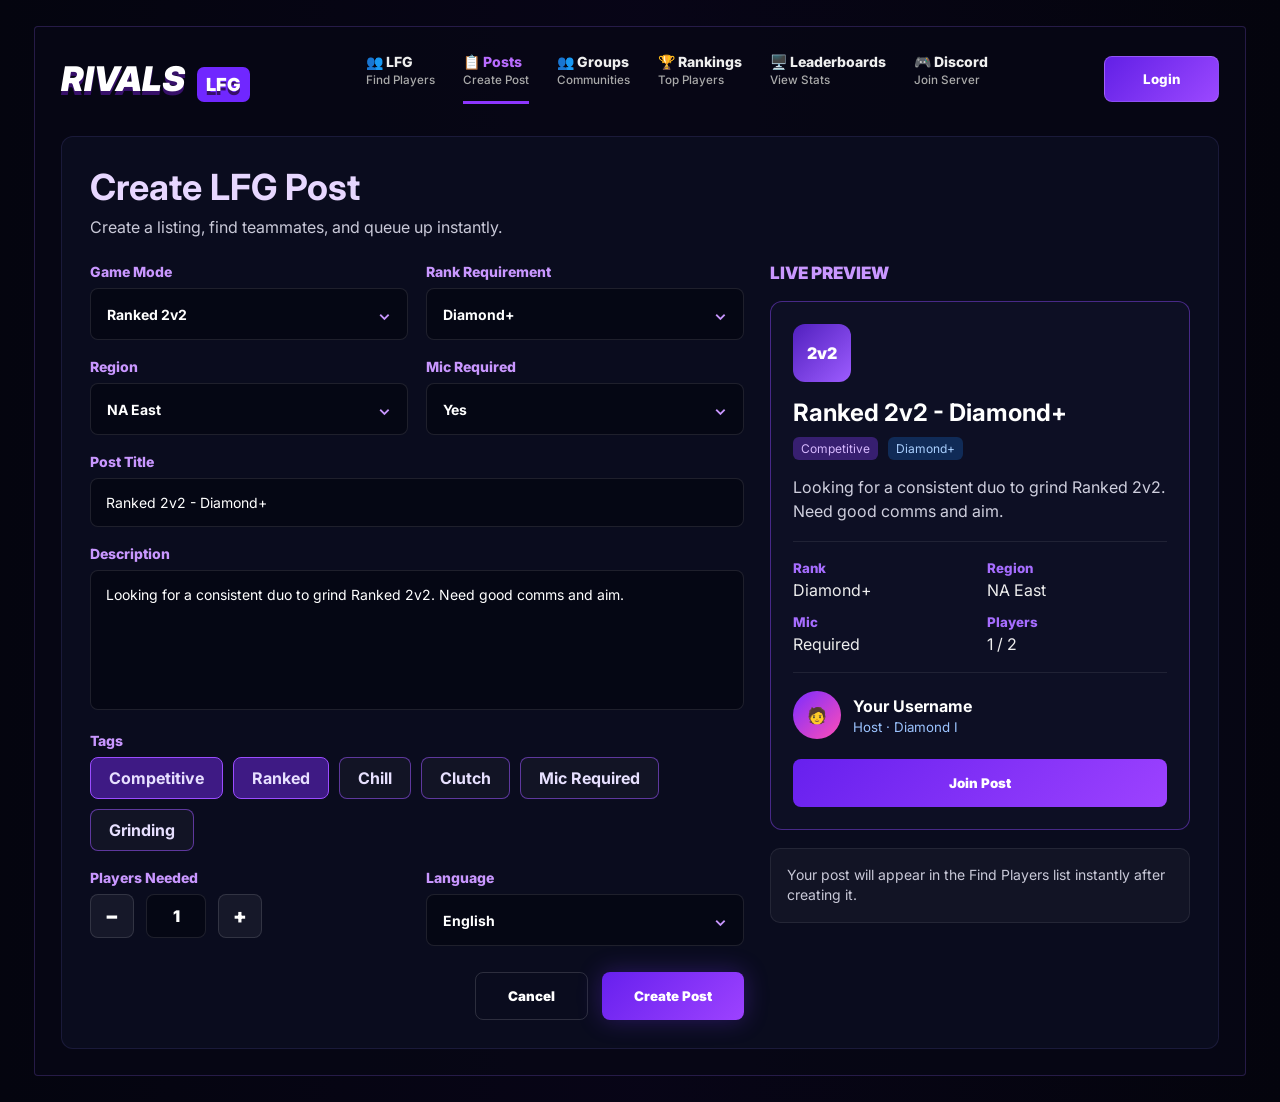
==== create-post.html @ 2d74c117 "Add files via upload" ====
<!DOCTYPE html>
<html lang="en">
<head>
<meta charset="UTF-8" />
<meta name="viewport" content="width=device-width, initial-scale=1.0" />
<title>Create Post - Rivals LFG</title>
<link href="https://fonts.googleapis.com/css2?family=Inter:wght@400;600;700;800;900&display=swap" rel="stylesheet">

<style>
*{margin:0;padding:0;box-sizing:border-box;font-family:Inter,sans-serif}
body{background:#05050d;color:white;min-height:100vh}
.page{
  min-height:100vh;
  padding:26px 34px;
  background:
    linear-gradient(90deg,rgba(4,5,15,.97),rgba(8,5,24,.88),rgba(4,4,13,.96)),
    url("background.png");
  background-size:cover;
  background-position:center;
}
.shell{
  border:1px solid rgba(150,100,255,.22);
  background:rgba(7,8,22,.86);
  border-radius:4px;
  min-height:calc(100vh - 52px);
  padding:26px;
}
nav{display:flex;align-items:center;justify-content:space-between;margin-bottom:32px}
.logo{font-size:34px;font-weight:950;font-style:italic;text-shadow:0 4px 0 #37106a}
.logo span{font-size:18px;background:#7027ff;padding:7px 9px;border-radius:7px;margin-left:6px;font-style:normal}
.nav-links{display:flex;gap:28px}
.nav-item{font-size:14px;font-weight:800;color:#eee;padding-bottom:14px}
.nav-item small{display:block;color:#aaa;font-weight:500;margin-top:3px}
.active{color:#b96cff;border-bottom:3px solid #8d35ff}
.login{
  background:linear-gradient(135deg,#6220e6,#9b48ff);
  border:1px solid rgba(180,130,255,.45);
  color:white;
  padding:14px 38px;
  border-radius:8px;
  font-weight:800;
}
.panel{
  background:rgba(12,14,34,.82);
  border:1px solid rgba(150,130,255,.12);
  border-radius:12px;
  padding:28px;
}
.header{margin-bottom:26px}
.header h1{font-size:36px;color:#e7d7ff;margin-bottom:8px}
.header p{color:#c9c9d8}
.main{display:grid;grid-template-columns:1fr 420px;gap:26px}
.form-grid{display:grid;grid-template-columns:1fr 1fr;gap:18px}
.field.full{grid-column:1 / 3}
label{
  display:block;
  color:#c997ff;
  font-weight:800;
  font-size:14px;
  margin-bottom:8px;
}
input,textarea{
  width:100%;
  background:rgba(5,6,18,.75);
  border:1px solid rgba(255,255,255,.1);
  color:white;
  border-radius:8px;
  padding:15px;
  outline:none;
  font-size:14px;
}
textarea{height:140px;resize:none}

.dropdown{position:relative;width:100%}
.dropdown-btn{
  width:100%;
  height:52px;
  background:rgba(5,6,18,.75);
  border:1px solid rgba(255,255,255,.1);
  color:white;
  border-radius:8px;
  padding:0 16px;
  outline:none;
  font-size:14px;
  font-weight:700;
  display:flex;
  align-items:center;
  justify-content:space-between;
  cursor:pointer;
}
.dropdown-btn:hover{
  border-color:rgba(155,77,255,.75);
  box-shadow:0 0 18px rgba(118,54,255,.18);
}
.dropdown-arrow{
  color:#c997ff;
  font-size:16px;
  transition:.2s;
}
.dropdown.open .dropdown-arrow{transform:rotate(180deg)}
.dropdown-menu{
  display:none;
  position:absolute;
  top:60px;
  left:0;
  width:100%;
  background:rgba(12,14,34,.98);
  border:1px solid rgba(143,74,255,.45);
  border-radius:10px;
  overflow:hidden;
  z-index:999;
  backdrop-filter:blur(18px);
  box-shadow:0 18px 45px rgba(0,0,0,.45),0 0 30px rgba(109,36,255,.18);
}
.dropdown.open .dropdown-menu{display:block}
.dropdown-item{
  padding:14px 16px;
  color:#ddd;
  cursor:pointer;
  font-size:14px;
  font-weight:700;
}
.dropdown-item:hover{
  background:rgba(109,36,255,.2);
  color:white;
}
.dropdown-item.selected{
  background:linear-gradient(90deg,rgba(109,36,255,.45),rgba(109,36,255,.16));
  color:white;
}
.dropdown-item.selected::before{
  content:"✓ ";
  color:#c997ff;
}

.tags{display:flex;gap:10px;flex-wrap:wrap}
.tag{
  padding:10px 18px;
  border-radius:8px;
  border:1px solid rgba(157,86,255,.55);
  background:rgba(255,255,255,.035);
  color:#e7e0ff;
  font-weight:700;
  cursor:pointer;
}
.tag.active-tag{background:rgba(124,43,255,.45);border-color:#9b4dff}
.counter{display:flex;align-items:center;gap:12px}
.counter button{
  width:44px;height:44px;border-radius:8px;
  border:1px solid rgba(255,255,255,.12);
  background:rgba(255,255,255,.05);
  color:white;font-size:20px;font-weight:900;
}
.counter span{
  width:60px;height:44px;display:grid;place-items:center;
  border-radius:8px;background:rgba(5,6,18,.75);
  border:1px solid rgba(255,255,255,.1);font-weight:900;
}
.actions{grid-column:1 / 3;display:flex;justify-content:flex-end;gap:14px;margin-top:8px}
.cancel,.create{height:48px;padding:0 32px;border-radius:8px;font-weight:900;cursor:pointer}
.cancel{background:transparent;color:white;border:1px solid rgba(255,255,255,.14)}
.create{
  background:linear-gradient(135deg,#6720ee,#9d42ff);
  color:white;border:none;box-shadow:0 0 25px rgba(118,54,255,.3);
}
.preview{position:sticky;top:24px}
.preview-title{color:#c997ff;font-size:17px;font-weight:900;margin-bottom:18px}
.preview-card{
  background:rgba(15,17,38,.86);
  border:1px solid rgba(143,74,255,.45);
  border-radius:12px;
  padding:22px;
}
.mode-icon{
  width:58px;height:58px;border-radius:12px;
  display:grid;place-items:center;
  background:linear-gradient(135deg,#5120be,#9d5cff);
  font-weight:950;margin-bottom:16px;
}
.preview-card h2{font-size:24px;margin-bottom:10px}
.pill{
  background:rgba(135,60,255,.35);
  color:#d7b9ff;
  padding:4px 8px;
  border-radius:6px;
  font-size:12px;
  margin-right:6px;
}
.blue{background:rgba(20,78,150,.45);color:#aad0ff}
.preview-card p{color:#cfcfde;line-height:1.5;margin:18px 0}
.info{
  display:grid;grid-template-columns:1fr 1fr;gap:14px;
  border-top:1px solid rgba(255,255,255,.08);
  border-bottom:1px solid rgba(255,255,255,.08);
  padding:18px 0;
}
.info div{color:#eee}
.info small{display:block;color:#a66dff;font-weight:800;margin-bottom:4px}
.host{display:flex;align-items:center;gap:12px;margin-top:18px}
.avatar{
  width:48px;height:48px;border-radius:50%;
  background:linear-gradient(135deg,#7b2cff,#ff4db8);
  display:grid;place-items:center;
}
.host small{display:block;color:#9cc4ff;margin-top:3px}
.join{
  width:100%;height:48px;margin-top:20px;border:none;border-radius:8px;
  background:linear-gradient(135deg,#6720ee,#9d42ff);
  color:white;font-weight:900;
}
.notice{
  margin-top:18px;padding:16px;border-radius:10px;
  background:rgba(255,255,255,.035);
  border:1px solid rgba(255,255,255,.08);
  color:#c9c9d8;font-size:14px;line-height:1.45;
}
@media(max-width:1050px){
  .main,.form-grid{grid-template-columns:1fr}
  .field.full,.actions{grid-column:auto}
  nav,.nav-links{flex-wrap:wrap}
}
</style>
</head>

<body>
<div class="page">
  <div class="shell">

    <nav>
      <div class="logo">RIVALS <span>LFG</span></div>

      <div class="nav-links">
        <div class="nav-item">👥 LFG<small>Find Players</small></div>
        <div class="nav-item active">📋 Posts<small>Create Post</small></div>
        <div class="nav-item">👥 Groups<small>Communities</small></div>
        <div class="nav-item">🏆 Rankings<small>Top Players</small></div>
        <div class="nav-item">🖥️ Leaderboards<small>View Stats</small></div>
        <div class="nav-item">🎮 Discord<small>Join Server</small></div>
      </div>

      <button class="login">Login</button>
    </nav>

    <section class="panel">
      <div class="header">
        <h1>Create LFG Post</h1>
        <p>Create a listing, find teammates, and queue up instantly.</p>
      </div>

      <div class="main">

        <form class="form-grid">
          <div class="field">
            <label>Game Mode</label>
            <div class="dropdown" data-field="gameMode">
              <button class="dropdown-btn" type="button">
                <span class="dropdown-value">Ranked 2v2</span>
                <span class="dropdown-arrow">⌄</span>
              </button>
              <div class="dropdown-menu">
                <div class="dropdown-item selected">Ranked 2v2</div>
                <div class="dropdown-item">1v1 Box Fights</div>
                <div class="dropdown-item">3v3 Ranked</div>
                <div class="dropdown-item">Casual 2v2</div>
                <div class="dropdown-item">5v5 Scrims</div>
              </div>
            </div>
          </div>

          <div class="field">
            <label>Rank Requirement</label>
            <div class="dropdown" data-field="rank">
              <button class="dropdown-btn" type="button">
                <span class="dropdown-value">Diamond+</span>
                <span class="dropdown-arrow">⌄</span>
              </button>
              <div class="dropdown-menu">
                <div class="dropdown-item selected">Diamond+</div>
                <div class="dropdown-item">Platinum+</div>
                <div class="dropdown-item">Gold+</div>
                <div class="dropdown-item">Any Rank</div>
              </div>
            </div>
          </div>

          <div class="field">
            <label>Region</label>
            <div class="dropdown" data-field="region">
              <button class="dropdown-btn" type="button">
                <span class="dropdown-value">NA East</span>
                <span class="dropdown-arrow">⌄</span>
              </button>
              <div class="dropdown-menu">
                <div class="dropdown-item selected">NA East</div>
                <div class="dropdown-item">NA West</div>
                <div class="dropdown-item">EU</div>
                <div class="dropdown-item">Asia</div>
              </div>
            </div>
          </div>

          <div class="field">
            <label>Mic Required</label>
            <div class="dropdown" data-field="mic">
              <button class="dropdown-btn" type="button">
                <span class="dropdown-value">Yes</span>
                <span class="dropdown-arrow">⌄</span>
              </button>
              <div class="dropdown-menu">
                <div class="dropdown-item selected">Yes</div>
                <div class="dropdown-item">No</div>
                <div class="dropdown-item">Preferred</div>
              </div>
            </div>
          </div>

          <div class="field full">
            <label>Post Title</label>
            <input id="postTitle" value="Ranked 2v2 - Diamond+" />
          </div>

          <div class="field full">
            <label>Description</label>
            <textarea id="description">Looking for a consistent duo to grind Ranked 2v2. Need good comms and aim.</textarea>
          </div>

          <div class="field full">
            <label>Tags</label>
            <div class="tags">
              <span class="tag active-tag">Competitive</span>
              <span class="tag active-tag">Ranked</span>
              <span class="tag">Chill</span>
              <span class="tag">Clutch</span>
              <span class="tag">Mic Required</span>
              <span class="tag">Grinding</span>
            </div>
          </div>

          <div class="field">
            <label>Players Needed</label>
            <div class="counter">
              <button id="playersMinus" type="button">−</button>
              <span id="playersNeeded">1</span>
              <button id="playersPlus" type="button">+</button>
            </div>
          </div>

          <div class="field">
            <label>Language</label>
            <div class="dropdown" data-field="language">
              <button class="dropdown-btn" type="button">
                <span class="dropdown-value">English</span>
                <span class="dropdown-arrow">⌄</span>
              </button>
              <div class="dropdown-menu">
                <div class="dropdown-item selected">English</div>
                <div class="dropdown-item">Norwegian</div>
                <div class="dropdown-item">Dutch</div>
                <div class="dropdown-item">Spanish</div>
              </div>
            </div>
          </div>

          <div class="actions">
            <button class="cancel" type="button">Cancel</button>
            <button class="create" type="button">Create Post</button>
          </div>
        </form>

        <aside class="preview">
          <div class="preview-title">LIVE PREVIEW</div>

          <div class="preview-card">
            <div class="mode-icon">2v2</div>

            <h2>Ranked 2v2 - Diamond+</h2>
            <span class="pill">Competitive</span>
            <span class="pill blue">Diamond+</span>

            <p>
              Looking for a consistent duo to grind Ranked 2v2.
              Need good comms and aim.
            </p>

            <div class="info">
              <div><small>Rank</small>Diamond+</div>
              <div><small>Region</small>NA East</div>
              <div><small>Mic</small>Required</div>
              <div><small>Players</small>1 / 2</div>
            </div>

            <div class="host">
              <div class="avatar">🧑</div>
              <div>
                <b>Your Username</b>
                <small>Host · Diamond I</small>
              </div>
            </div>

            <button class="join">Join Post</button>
          </div>

          <div class="notice">
            Your post will appear in the Find Players list instantly after creating it.
          </div>
        </aside>

      </div>
    </section>

  </div>
</div>

<script src="posts.js"></script>
<script>
const $ = selector => document.querySelector(selector);

function dropdownValue(field) {
  return document.querySelector(`[data-field="${field}"] .dropdown-value`).textContent.trim();
}

function selectedTags() {
  return [...document.querySelectorAll(".tag.active-tag")].map(tag => tag.textContent.trim());
}

function buildPost() {
  const gameMode = dropdownValue("gameMode");
  const playersNeeded = Number($("#playersNeeded").textContent);

  return {
    id: crypto.randomUUID ? crypto.randomUUID() : String(Date.now()),
    title: $("#postTitle").value.trim() || `${gameMode} LFG`,
    description: $("#description").value.trim() || "Looking for teammates.",
    gameMode,
    rank: dropdownValue("rank"),
    region: dropdownValue("region"),
    mic: dropdownValue("mic"),
    language: dropdownValue("language"),
    playersNeeded,
    maxPlayers: getMaxPlayers(gameMode),
    tags: selectedTags(),
    host: "Your Username",
    hostRank: dropdownValue("rank").replace("+", " I"),
    createdAt: Date.now()
  };
}

function updatePreview() {
  const post = buildPost();
  const firstTag = post.tags[0] || "LFG";

  $(".mode-icon").textContent = post.gameMode.includes("1v1") ? "1v1" : post.gameMode.includes("3v3") ? "3v3" : post.gameMode.includes("5v5") ? "5v5" : "2v2";
  $(".preview-card h2").textContent = post.title;
  $(".preview-card p").textContent = post.description;

  const pills = document.querySelectorAll(".preview-card .pill");
  if (pills[0]) pills[0].textContent = firstTag;
  if (pills[1]) pills[1].textContent = post.rank;

  const info = document.querySelectorAll(".info div");
  info[0].innerHTML = `<small>Rank</small>${post.rank}`;
  info[1].innerHTML = `<small>Region</small>${post.region}`;
  info[2].innerHTML = `<small>Mic</small>${post.mic === "Yes" ? "Required" : post.mic}`;
  info[3].innerHTML = `<small>Players</small>1 / ${post.maxPlayers}`;

  document.querySelector(".host small").textContent = `Host · ${post.hostRank}`;
}

document.querySelectorAll(".dropdown").forEach(dropdown => {
  const btn = dropdown.querySelector(".dropdown-btn");
  const value = dropdown.querySelector(".dropdown-value");
  const items = dropdown.querySelectorAll(".dropdown-item");

  btn.addEventListener("click", e => {
    e.stopPropagation();

    document.querySelectorAll(".dropdown").forEach(other => {
      if (other !== dropdown) other.classList.remove("open");
    });

    dropdown.classList.toggle("open");
  });

  items.forEach(item => {
    item.addEventListener("click", () => {
      value.textContent = item.textContent.replace("✓", "").trim();

      items.forEach(i => i.classList.remove("selected"));
      item.classList.add("selected");

      dropdown.classList.remove("open");
      updatePreview();
    });
  });
});

document.addEventListener("click", () => {
  document.querySelectorAll(".dropdown").forEach(dropdown => dropdown.classList.remove("open"));
});

document.querySelectorAll(".tag").forEach(tag => {
  tag.addEventListener("click", () => {
    tag.classList.toggle("active-tag");
    updatePreview();
  });
});

$("#playersMinus").addEventListener("click", () => {
  const value = Math.max(1, Number($("#playersNeeded").textContent) - 1);
  $("#playersNeeded").textContent = value;
  updatePreview();
});

$("#playersPlus").addEventListener("click", () => {
  const value = Math.min(4, Number($("#playersNeeded").textContent) + 1);
  $("#playersNeeded").textContent = value;
  updatePreview();
});

$("#postTitle").addEventListener("input", updatePreview);
$("#description").addEventListener("input", updatePreview);

$(".create").addEventListener("click", () => {
  addPost(buildPost());
  window.location.href = "find-players.html";
});

$(".cancel").addEventListener("click", () => {
  window.location.href = "find-players.html";
});

updatePreview();
</script>

</body>
</html>
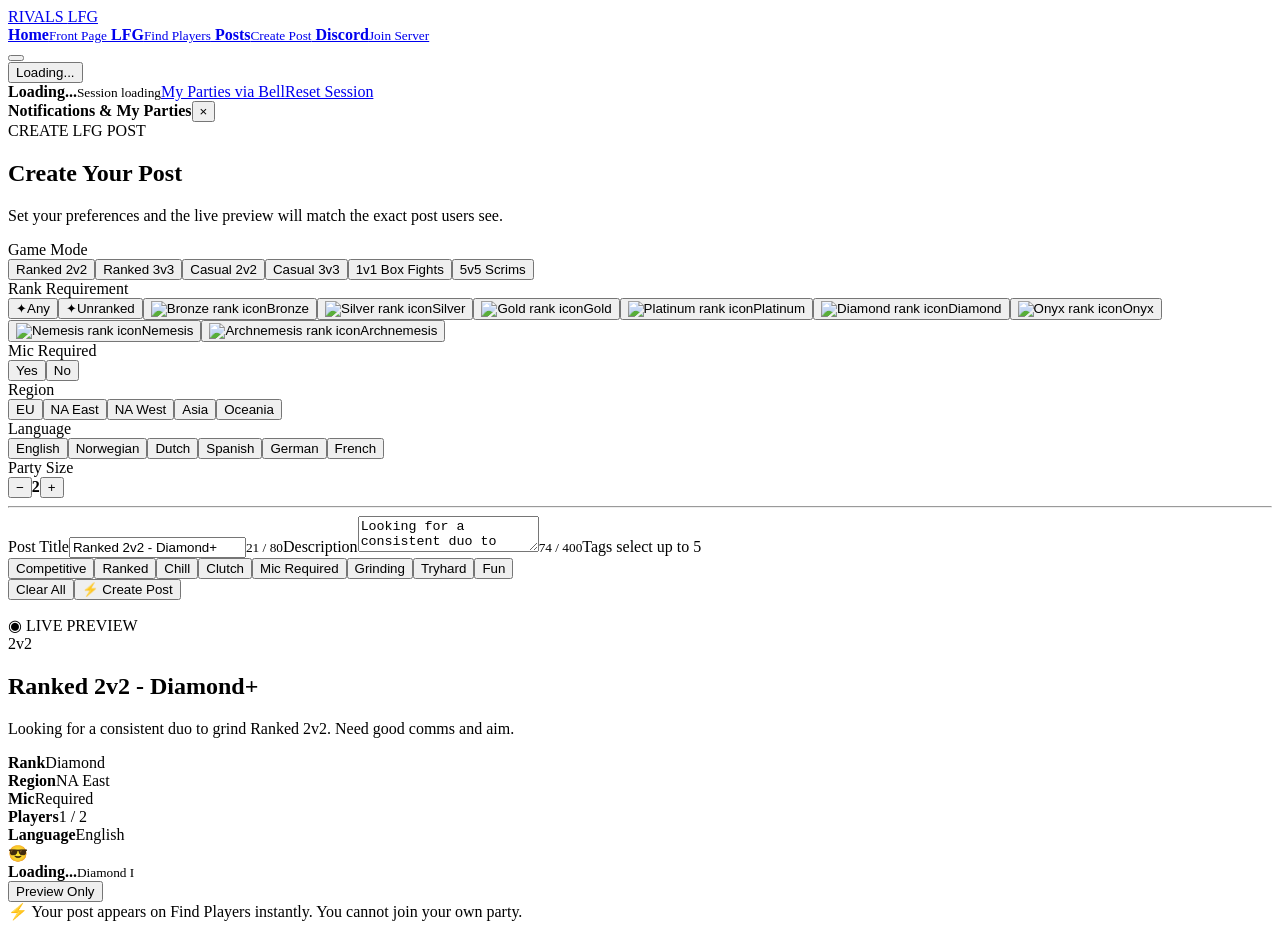
==== commit 29c3d503: "Add files via upload" ====
--- a/create-post.html
+++ b/create-post.html
@@ -1,536 +1 @@
-<!DOCTYPE html>
-<html lang="en">
-<head>
-<meta charset="UTF-8" />
-<meta name="viewport" content="width=device-width, initial-scale=1.0" />
-<title>Create Post - Rivals LFG</title>
-<link href="https://fonts.googleapis.com/css2?family=Inter:wght@400;600;700;800;900&display=swap" rel="stylesheet">
-
-<style>
-*{margin:0;padding:0;box-sizing:border-box;font-family:Inter,sans-serif}
-body{background:#05050d;color:white;min-height:100vh}
-.page{
-  min-height:100vh;
-  padding:26px 34px;
-  background:
-    linear-gradient(90deg,rgba(4,5,15,.97),rgba(8,5,24,.88),rgba(4,4,13,.96)),
-    url("background.png");
-  background-size:cover;
-  background-position:center;
-}
-.shell{
-  border:1px solid rgba(150,100,255,.22);
-  background:rgba(7,8,22,.86);
-  border-radius:4px;
-  min-height:calc(100vh - 52px);
-  padding:26px;
-}
-nav{display:flex;align-items:center;justify-content:space-between;margin-bottom:32px}
-.logo{font-size:34px;font-weight:950;font-style:italic;text-shadow:0 4px 0 #37106a}
-.logo span{font-size:18px;background:#7027ff;padding:7px 9px;border-radius:7px;margin-left:6px;font-style:normal}
-.nav-links{display:flex;gap:28px}
-.nav-item{font-size:14px;font-weight:800;color:#eee;padding-bottom:14px}
-.nav-item small{display:block;color:#aaa;font-weight:500;margin-top:3px}
-.active{color:#b96cff;border-bottom:3px solid #8d35ff}
-.login{
-  background:linear-gradient(135deg,#6220e6,#9b48ff);
-  border:1px solid rgba(180,130,255,.45);
-  color:white;
-  padding:14px 38px;
-  border-radius:8px;
-  font-weight:800;
-}
-.panel{
-  background:rgba(12,14,34,.82);
-  border:1px solid rgba(150,130,255,.12);
-  border-radius:12px;
-  padding:28px;
-}
-.header{margin-bottom:26px}
-.header h1{font-size:36px;color:#e7d7ff;margin-bottom:8px}
-.header p{color:#c9c9d8}
-.main{display:grid;grid-template-columns:1fr 420px;gap:26px}
-.form-grid{display:grid;grid-template-columns:1fr 1fr;gap:18px}
-.field.full{grid-column:1 / 3}
-label{
-  display:block;
-  color:#c997ff;
-  font-weight:800;
-  font-size:14px;
-  margin-bottom:8px;
-}
-input,textarea{
-  width:100%;
-  background:rgba(5,6,18,.75);
-  border:1px solid rgba(255,255,255,.1);
-  color:white;
-  border-radius:8px;
-  padding:15px;
-  outline:none;
-  font-size:14px;
-}
-textarea{height:140px;resize:none}
-
-.dropdown{position:relative;width:100%}
-.dropdown-btn{
-  width:100%;
-  height:52px;
-  background:rgba(5,6,18,.75);
-  border:1px solid rgba(255,255,255,.1);
-  color:white;
-  border-radius:8px;
-  padding:0 16px;
-  outline:none;
-  font-size:14px;
-  font-weight:700;
-  display:flex;
-  align-items:center;
-  justify-content:space-between;
-  cursor:pointer;
-}
-.dropdown-btn:hover{
-  border-color:rgba(155,77,255,.75);
-  box-shadow:0 0 18px rgba(118,54,255,.18);
-}
-.dropdown-arrow{
-  color:#c997ff;
-  font-size:16px;
-  transition:.2s;
-}
-.dropdown.open .dropdown-arrow{transform:rotate(180deg)}
-.dropdown-menu{
-  display:none;
-  position:absolute;
-  top:60px;
-  left:0;
-  width:100%;
-  background:rgba(12,14,34,.98);
-  border:1px solid rgba(143,74,255,.45);
-  border-radius:10px;
-  overflow:hidden;
-  z-index:999;
-  backdrop-filter:blur(18px);
-  box-shadow:0 18px 45px rgba(0,0,0,.45),0 0 30px rgba(109,36,255,.18);
-}
-.dropdown.open .dropdown-menu{display:block}
-.dropdown-item{
-  padding:14px 16px;
-  color:#ddd;
-  cursor:pointer;
-  font-size:14px;
-  font-weight:700;
-}
-.dropdown-item:hover{
-  background:rgba(109,36,255,.2);
-  color:white;
-}
-.dropdown-item.selected{
-  background:linear-gradient(90deg,rgba(109,36,255,.45),rgba(109,36,255,.16));
-  color:white;
-}
-.dropdown-item.selected::before{
-  content:"✓ ";
-  color:#c997ff;
-}
-
-.tags{display:flex;gap:10px;flex-wrap:wrap}
-.tag{
-  padding:10px 18px;
-  border-radius:8px;
-  border:1px solid rgba(157,86,255,.55);
-  background:rgba(255,255,255,.035);
-  color:#e7e0ff;
-  font-weight:700;
-  cursor:pointer;
-}
-.tag.active-tag{background:rgba(124,43,255,.45);border-color:#9b4dff}
-.counter{display:flex;align-items:center;gap:12px}
-.counter button{
-  width:44px;height:44px;border-radius:8px;
-  border:1px solid rgba(255,255,255,.12);
-  background:rgba(255,255,255,.05);
-  color:white;font-size:20px;font-weight:900;
-}
-.counter span{
-  width:60px;height:44px;display:grid;place-items:center;
-  border-radius:8px;background:rgba(5,6,18,.75);
-  border:1px solid rgba(255,255,255,.1);font-weight:900;
-}
-.actions{grid-column:1 / 3;display:flex;justify-content:flex-end;gap:14px;margin-top:8px}
-.cancel,.create{height:48px;padding:0 32px;border-radius:8px;font-weight:900;cursor:pointer}
-.cancel{background:transparent;color:white;border:1px solid rgba(255,255,255,.14)}
-.create{
-  background:linear-gradient(135deg,#6720ee,#9d42ff);
-  color:white;border:none;box-shadow:0 0 25px rgba(118,54,255,.3);
-}
-.preview{position:sticky;top:24px}
-.preview-title{color:#c997ff;font-size:17px;font-weight:900;margin-bottom:18px}
-.preview-card{
-  background:rgba(15,17,38,.86);
-  border:1px solid rgba(143,74,255,.45);
-  border-radius:12px;
-  padding:22px;
-}
-.mode-icon{
-  width:58px;height:58px;border-radius:12px;
-  display:grid;place-items:center;
-  background:linear-gradient(135deg,#5120be,#9d5cff);
-  font-weight:950;margin-bottom:16px;
-}
-.preview-card h2{font-size:24px;margin-bottom:10px}
-.pill{
-  background:rgba(135,60,255,.35);
-  color:#d7b9ff;
-  padding:4px 8px;
-  border-radius:6px;
-  font-size:12px;
-  margin-right:6px;
-}
-.blue{background:rgba(20,78,150,.45);color:#aad0ff}
-.preview-card p{color:#cfcfde;line-height:1.5;margin:18px 0}
-.info{
-  display:grid;grid-template-columns:1fr 1fr;gap:14px;
-  border-top:1px solid rgba(255,255,255,.08);
-  border-bottom:1px solid rgba(255,255,255,.08);
-  padding:18px 0;
-}
-.info div{color:#eee}
-.info small{display:block;color:#a66dff;font-weight:800;margin-bottom:4px}
-.host{display:flex;align-items:center;gap:12px;margin-top:18px}
-.avatar{
-  width:48px;height:48px;border-radius:50%;
-  background:linear-gradient(135deg,#7b2cff,#ff4db8);
-  display:grid;place-items:center;
-}
-.host small{display:block;color:#9cc4ff;margin-top:3px}
-.join{
-  width:100%;height:48px;margin-top:20px;border:none;border-radius:8px;
-  background:linear-gradient(135deg,#6720ee,#9d42ff);
-  color:white;font-weight:900;
-}
-.notice{
-  margin-top:18px;padding:16px;border-radius:10px;
-  background:rgba(255,255,255,.035);
-  border:1px solid rgba(255,255,255,.08);
-  color:#c9c9d8;font-size:14px;line-height:1.45;
-}
-@media(max-width:1050px){
-  .main,.form-grid{grid-template-columns:1fr}
-  .field.full,.actions{grid-column:auto}
-  nav,.nav-links{flex-wrap:wrap}
-}
-</style>
-</head>
-
-<body>
-<div class="page">
-  <div class="shell">
-
-    <nav>
-      <div class="logo">RIVALS <span>LFG</span></div>
-
-      <div class="nav-links">
-        <div class="nav-item">👥 LFG<small>Find Players</small></div>
-        <div class="nav-item active">📋 Posts<small>Create Post</small></div>
-        <div class="nav-item">👥 Groups<small>Communities</small></div>
-        <div class="nav-item">🏆 Rankings<small>Top Players</small></div>
-        <div class="nav-item">🖥️ Leaderboards<small>View Stats</small></div>
-        <div class="nav-item">🎮 Discord<small>Join Server</small></div>
-      </div>
-
-      <button class="login">Login</button>
-    </nav>
-
-    <section class="panel">
-      <div class="header">
-        <h1>Create LFG Post</h1>
-        <p>Create a listing, find teammates, and queue up instantly.</p>
-      </div>
-
-      <div class="main">
-
-        <form class="form-grid">
-          <div class="field">
-            <label>Game Mode</label>
-            <div class="dropdown" data-field="gameMode">
-              <button class="dropdown-btn" type="button">
-                <span class="dropdown-value">Ranked 2v2</span>
-                <span class="dropdown-arrow">⌄</span>
-              </button>
-              <div class="dropdown-menu">
-                <div class="dropdown-item selected">Ranked 2v2</div>
-                <div class="dropdown-item">1v1 Box Fights</div>
-                <div class="dropdown-item">3v3 Ranked</div>
-                <div class="dropdown-item">Casual 2v2</div>
-                <div class="dropdown-item">5v5 Scrims</div>
-              </div>
-            </div>
-          </div>
-
-          <div class="field">
-            <label>Rank Requirement</label>
-            <div class="dropdown" data-field="rank">
-              <button class="dropdown-btn" type="button">
-                <span class="dropdown-value">Diamond+</span>
-                <span class="dropdown-arrow">⌄</span>
-              </button>
-              <div class="dropdown-menu">
-                <div class="dropdown-item selected">Diamond+</div>
-                <div class="dropdown-item">Platinum+</div>
-                <div class="dropdown-item">Gold+</div>
-                <div class="dropdown-item">Any Rank</div>
-              </div>
-            </div>
-          </div>
-
-          <div class="field">
-            <label>Region</label>
-            <div class="dropdown" data-field="region">
-              <button class="dropdown-btn" type="button">
-                <span class="dropdown-value">NA East</span>
-                <span class="dropdown-arrow">⌄</span>
-              </button>
-              <div class="dropdown-menu">
-                <div class="dropdown-item selected">NA East</div>
-                <div class="dropdown-item">NA West</div>
-                <div class="dropdown-item">EU</div>
-                <div class="dropdown-item">Asia</div>
-              </div>
-            </div>
-          </div>
-
-          <div class="field">
-            <label>Mic Required</label>
-            <div class="dropdown" data-field="mic">
-              <button class="dropdown-btn" type="button">
-                <span class="dropdown-value">Yes</span>
-                <span class="dropdown-arrow">⌄</span>
-              </button>
-              <div class="dropdown-menu">
-                <div class="dropdown-item selected">Yes</div>
-                <div class="dropdown-item">No</div>
-                <div class="dropdown-item">Preferred</div>
-              </div>
-            </div>
-          </div>
-
-          <div class="field full">
-            <label>Post Title</label>
-            <input id="postTitle" value="Ranked 2v2 - Diamond+" />
-          </div>
-
-          <div class="field full">
-            <label>Description</label>
-            <textarea id="description">Looking for a consistent duo to grind Ranked 2v2. Need good comms and aim.</textarea>
-          </div>
-
-          <div class="field full">
-            <label>Tags</label>
-            <div class="tags">
-              <span class="tag active-tag">Competitive</span>
-              <span class="tag active-tag">Ranked</span>
-              <span class="tag">Chill</span>
-              <span class="tag">Clutch</span>
-              <span class="tag">Mic Required</span>
-              <span class="tag">Grinding</span>
-            </div>
-          </div>
-
-          <div class="field">
-            <label>Players Needed</label>
-            <div class="counter">
-              <button id="playersMinus" type="button">−</button>
-              <span id="playersNeeded">1</span>
-              <button id="playersPlus" type="button">+</button>
-            </div>
-          </div>
-
-          <div class="field">
-            <label>Language</label>
-            <div class="dropdown" data-field="language">
-              <button class="dropdown-btn" type="button">
-                <span class="dropdown-value">English</span>
-                <span class="dropdown-arrow">⌄</span>
-              </button>
-              <div class="dropdown-menu">
-                <div class="dropdown-item selected">English</div>
-                <div class="dropdown-item">Norwegian</div>
-                <div class="dropdown-item">Dutch</div>
-                <div class="dropdown-item">Spanish</div>
-              </div>
-            </div>
-          </div>
-
-          <div class="actions">
-            <button class="cancel" type="button">Cancel</button>
-            <button class="create" type="button">Create Post</button>
-          </div>
-        </form>
-
-        <aside class="preview">
-          <div class="preview-title">LIVE PREVIEW</div>
-
-          <div class="preview-card">
-            <div class="mode-icon">2v2</div>
-
-            <h2>Ranked 2v2 - Diamond+</h2>
-            <span class="pill">Competitive</span>
-            <span class="pill blue">Diamond+</span>
-
-            <p>
-              Looking for a consistent duo to grind Ranked 2v2.
-              Need good comms and aim.
-            </p>
-
-            <div class="info">
-              <div><small>Rank</small>Diamond+</div>
-              <div><small>Region</small>NA East</div>
-              <div><small>Mic</small>Required</div>
-              <div><small>Players</small>1 / 2</div>
-            </div>
-
-            <div class="host">
-              <div class="avatar">🧑</div>
-              <div>
-                <b>Your Username</b>
-                <small>Host · Diamond I</small>
-              </div>
-            </div>
-
-            <button class="join">Join Post</button>
-          </div>
-
-          <div class="notice">
-            Your post will appear in the Find Players list instantly after creating it.
-          </div>
-        </aside>
-
-      </div>
-    </section>
-
-  </div>
-</div>
-
-<script src="posts.js"></script>
-<script>
-const $ = selector => document.querySelector(selector);
-
-function dropdownValue(field) {
-  return document.querySelector(`[data-field="${field}"] .dropdown-value`).textContent.trim();
-}
-
-function selectedTags() {
-  return [...document.querySelectorAll(".tag.active-tag")].map(tag => tag.textContent.trim());
-}
-
-function buildPost() {
-  const gameMode = dropdownValue("gameMode");
-  const playersNeeded = Number($("#playersNeeded").textContent);
-
-  return {
-    id: crypto.randomUUID ? crypto.randomUUID() : String(Date.now()),
-    title: $("#postTitle").value.trim() || `${gameMode} LFG`,
-    description: $("#description").value.trim() || "Looking for teammates.",
-    gameMode,
-    rank: dropdownValue("rank"),
-    region: dropdownValue("region"),
-    mic: dropdownValue("mic"),
-    language: dropdownValue("language"),
-    playersNeeded,
-    maxPlayers: getMaxPlayers(gameMode),
-    tags: selectedTags(),
-    host: "Your Username",
-    hostRank: dropdownValue("rank").replace("+", " I"),
-    createdAt: Date.now()
-  };
-}
-
-function updatePreview() {
-  const post = buildPost();
-  const firstTag = post.tags[0] || "LFG";
-
-  $(".mode-icon").textContent = post.gameMode.includes("1v1") ? "1v1" : post.gameMode.includes("3v3") ? "3v3" : post.gameMode.includes("5v5") ? "5v5" : "2v2";
-  $(".preview-card h2").textContent = post.title;
-  $(".preview-card p").textContent = post.description;
-
-  const pills = document.querySelectorAll(".preview-card .pill");
-  if (pills[0]) pills[0].textContent = firstTag;
-  if (pills[1]) pills[1].textContent = post.rank;
-
-  const info = document.querySelectorAll(".info div");
-  info[0].innerHTML = `<small>Rank</small>${post.rank}`;
-  info[1].innerHTML = `<small>Region</small>${post.region}`;
-  info[2].innerHTML = `<small>Mic</small>${post.mic === "Yes" ? "Required" : post.mic}`;
-  info[3].innerHTML = `<small>Players</small>1 / ${post.maxPlayers}`;
-
-  document.querySelector(".host small").textContent = `Host · ${post.hostRank}`;
-}
-
-document.querySelectorAll(".dropdown").forEach(dropdown => {
-  const btn = dropdown.querySelector(".dropdown-btn");
-  const value = dropdown.querySelector(".dropdown-value");
-  const items = dropdown.querySelectorAll(".dropdown-item");
-
-  btn.addEventListener("click", e => {
-    e.stopPropagation();
-
-    document.querySelectorAll(".dropdown").forEach(other => {
-      if (other !== dropdown) other.classList.remove("open");
-    });
-
-    dropdown.classList.toggle("open");
-  });
-
-  items.forEach(item => {
-    item.addEventListener("click", () => {
-      value.textContent = item.textContent.replace("✓", "").trim();
-
-      items.forEach(i => i.classList.remove("selected"));
-      item.classList.add("selected");
-
-      dropdown.classList.remove("open");
-      updatePreview();
-    });
-  });
-});
-
-document.addEventListener("click", () => {
-  document.querySelectorAll(".dropdown").forEach(dropdown => dropdown.classList.remove("open"));
-});
-
-document.querySelectorAll(".tag").forEach(tag => {
-  tag.addEventListener("click", () => {
-    tag.classList.toggle("active-tag");
-    updatePreview();
-  });
-});
-
-$("#playersMinus").addEventListener("click", () => {
-  const value = Math.max(1, Number($("#playersNeeded").textContent) - 1);
-  $("#playersNeeded").textContent = value;
-  updatePreview();
-});
-
-$("#playersPlus").addEventListener("click", () => {
-  const value = Math.min(4, Number($("#playersNeeded").textContent) + 1);
-  $("#playersNeeded").textContent = value;
-  updatePreview();
-});
-
-$("#postTitle").addEventListener("input", updatePreview);
-$("#description").addEventListener("input", updatePreview);
-
-$(".create").addEventListener("click", () => {
-  addPost(buildPost());
-  window.location.href = "find-players.html";
-});
-
-$(".cancel").addEventListener("click", () => {
-  window.location.href = "find-players.html";
-});
-
-updatePreview();
-</script>
-
-</body>
-</html>+<!doctype html><html lang="en"><head><meta charset="utf-8"><meta name="viewport" content="width=device-width,initial-scale=1"><title>Rivals LFG</title><link href="https://fonts.googleapis.com/css2?family=Inter:wght@400;600;700;800;900&display=swap" rel="stylesheet"><link rel="stylesheet" href="static/css/style.css"></head><body><div class="site"><nav class="nav"><a class="logo" href="index.html">RIVALS <span>LFG</span></a><div class="navlinks"><a class="navitem" data-nav="home" href="index.html"><b><span class="nav-ico ico-home"></span> Home</b><small>Front Page</small></a><a class="navitem" data-nav="lfg" href="find-players.html"><b><span class="nav-ico ico-lfg"></span> LFG</b><small>Find Players</small></a><a class="navitem" data-nav="posts" href="create-post.html"><b><span class="nav-ico ico-posts"></span> Posts</b><small>Create Post</small></a><a class="navitem" target="_blank" href="https://discord.com"><b><span class="nav-ico ico-discord"></span> Discord</b><small>Join Server</small></a></div><div class="navright"><button id="bell" class="bell" type="button"><i class="bell-icon"></i></button><div class="profile"><button id="profileBtn" class="loginbtn" type="button">Loading...</button><div class="profilemenu"><strong id="profileName">Loading...</strong><small id="profileMeta">Session loading</small><a href="#" id="profileParties">My Parties via Bell</a><a href="#" id="resetSession">Reset Session</a></div></div></div></nav><div id="notifyPanel" class="notify-panel"><div class="notify-head"><b>Notifications & My Parties</b><button id="closeNotify" type="button">×</button></div><div id="notifyContent" class="notify-content"></div></div><main class="create-layout"><section class="create-form glass"><div class="section-kicker">CREATE LFG POST</div><h1>Create Your Post</h1><p>Set your preferences and the live preview will match the exact post users see.</p><div class="form-card"><div class="grid3"><label>Game Mode<div class="fancy-select" data-name="game_mode"><button type="button" data-value="Ranked 2v2" class="selected">Ranked 2v2</button><button type="button" data-value="Ranked 3v3" class="">Ranked 3v3</button><button type="button" data-value="Casual 2v2" class="">Casual 2v2</button><button type="button" data-value="Casual 3v3" class="">Casual 3v3</button><button type="button" data-value="1v1 Box Fights" class="">1v1 Box Fights</button><button type="button" data-value="5v5 Scrims" class="">5v5 Scrims</button></div></label><label>Rank Requirement<div class="fancy-select rank-select" data-name="rank_requirement"><button type="button" data-value="Any" class=""><span class="rank-icon tiny rank-fallback">✦</span>Any</button><button type="button" data-value="Unranked" class=""><span class="rank-icon tiny rank-fallback">✦</span>Unranked</button><button type="button" data-value="Bronze" class=""><img class="rank-icon tiny" src="https://static.wikia.nocookie.net/robloxrivals/images/c/c5/BronzeRank.png/revision/latest?cb=20260108191016" alt="Bronze rank icon" loading="lazy">Bronze</button><button type="button" data-value="Silver" class=""><img class="rank-icon tiny" src="https://static.wikia.nocookie.net/robloxrivals/images/f/fa/SilverRank.png/revision/latest?cb=20260108191038" alt="Silver rank icon" loading="lazy">Silver</button><button type="button" data-value="Gold" class=""><img class="rank-icon tiny" src="https://static.wikia.nocookie.net/robloxrivals/images/6/68/GoldRank.png/revision/latest?cb=20260108191052" alt="Gold rank icon" loading="lazy">Gold</button><button type="button" data-value="Platinum" class=""><img class="rank-icon tiny" src="https://static.wikia.nocookie.net/robloxrivals/images/c/c4/PlatinumRank.png/revision/latest?cb=20260108191102" alt="Platinum rank icon" loading="lazy">Platinum</button><button type="button" data-value="Diamond" class="selected"><img class="rank-icon tiny" src="https://static.wikia.nocookie.net/robloxrivals/images/9/9a/DiamondRank.png/revision/latest?cb=20260108191112" alt="Diamond rank icon" loading="lazy">Diamond</button><button type="button" data-value="Onyx" class=""><img class="rank-icon tiny" src="https://static.wikia.nocookie.net/robloxrivals/images/9/9b/OnyxRank.png/revision/latest?cb=20260108191124" alt="Onyx rank icon" loading="lazy">Onyx</button><button type="button" data-value="Nemesis" class=""><img class="rank-icon tiny" src="https://static.wikia.nocookie.net/robloxrivals/images/b/b6/NemisisRank.png/revision/latest/scale-to-width-down/266?cb=20260108191134" alt="Nemesis rank icon" loading="lazy">Nemesis</button><button type="button" data-value="Archnemesis" class=""><img class="rank-icon tiny" src="https://static.wikia.nocookie.net/robloxrivals/images/f/f3/Archnemesis.png/revision/latest/scale-to-width-down/266?cb=20260108191238" alt="Archnemesis rank icon" loading="lazy">Archnemesis</button></div></label><label>Mic Required<div class="fancy-select" data-name="mic_required"><button type="button" data-value="Yes" class="selected">Yes</button><button type="button" data-value="No">No</button></div></label><label>Region<div class="fancy-select" data-name="region"><button type="button" data-value="EU" class="">EU</button><button type="button" data-value="NA East" class="selected">NA East</button><button type="button" data-value="NA West" class="">NA West</button><button type="button" data-value="Asia" class="">Asia</button><button type="button" data-value="Oceania" class="">Oceania</button></div></label><label>Language<div class="fancy-select" data-name="language"><button type="button" data-value="English" class="selected">English</button><button type="button" data-value="Norwegian" class="">Norwegian</button><button type="button" data-value="Dutch" class="">Dutch</button><button type="button" data-value="Spanish" class="">Spanish</button><button type="button" data-value="German" class="">German</button><button type="button" data-value="French" class="">French</button></div></label><label>Party Size<div class="party-size"><button id="minus" type="button">−</button><strong id="sizeVal">2</strong><button id="plus" type="button">+</button></div></label></div><hr><label>Post Title<input id="title" maxlength="80" value="Ranked 2v2 - Diamond+"><small id="titleCount">21 / 80</small></label><label>Description<textarea id="desc" maxlength="400">Looking for a consistent duo to grind Ranked 2v2. Need good comms and aim.</textarea><small id="descCount">74 / 400</small></label><label>Tags select up to 5<div class="tagpick"><button type="button" class="on">Competitive</button><button type="button" class="on">Ranked</button><button type="button" class="">Chill</button><button type="button" class="">Clutch</button><button type="button" class="on">Mic Required</button><button type="button" class="">Grinding</button><button type="button" class="">Tryhard</button><button type="button" class="">Fun</button></div></label><div class="form-actions"><button id="clear" type="button" class="ghost">Clear All</button><button id="createBtn" type="button" class="primary">⚡ Create Post</button></div><p id="formError" class="error"></p></div></section><aside class="preview-wrap"><div class="section-kicker">◉ LIVE PREVIEW</div><div class="preview-card"><div class="mode-badge" id="pvModeBadge">2v2</div><h2 id="pvTitle">Ranked 2v2 - Diamond+</h2><div id="pvTags" class="pv-tags"></div><p id="pvDesc">Looking for a consistent duo to grind Ranked 2v2. Need good comms and aim.</p><div class="pv-grid"><div><b><span id="pvRankIconWrap"></span> Rank</b><span id="pvRank">Diamond</span></div><div><b>Region</b><span id="pvRegion">NA East</span></div><div><b>Mic</b><span id="pvMic">Required</span></div><div><b>Players</b><span id="pvPlayers">1 / 2</span></div><div><b>Language</b><span id="pvLang">English</span></div></div><div class="hostline"><span class="avatar" id="pvHostAvatar">😎</span><div><b id="pvHostName">Loading...</b><small><span id="pvHostRankIconWrap"></span><span id="pvHostRank">Diamond I</span></small></div></div><button class="disabled">Preview Only</button></div><div class="notice">⚡ Your post appears on Find Players instantly. You cannot join your own party.</div></aside></main></div><script src="static/js/config.js"></script><script src="static/js/common.js"></script><script>window.MODE_LIMITS={"Ranked 2v2":2,"Ranked 3v3":3,"Casual 2v2":2,"Casual 3v3":3,"1v1 Box Fights":2,"5v5 Scrims":5}</script><script src="static/js/create.js"></script></body></html>
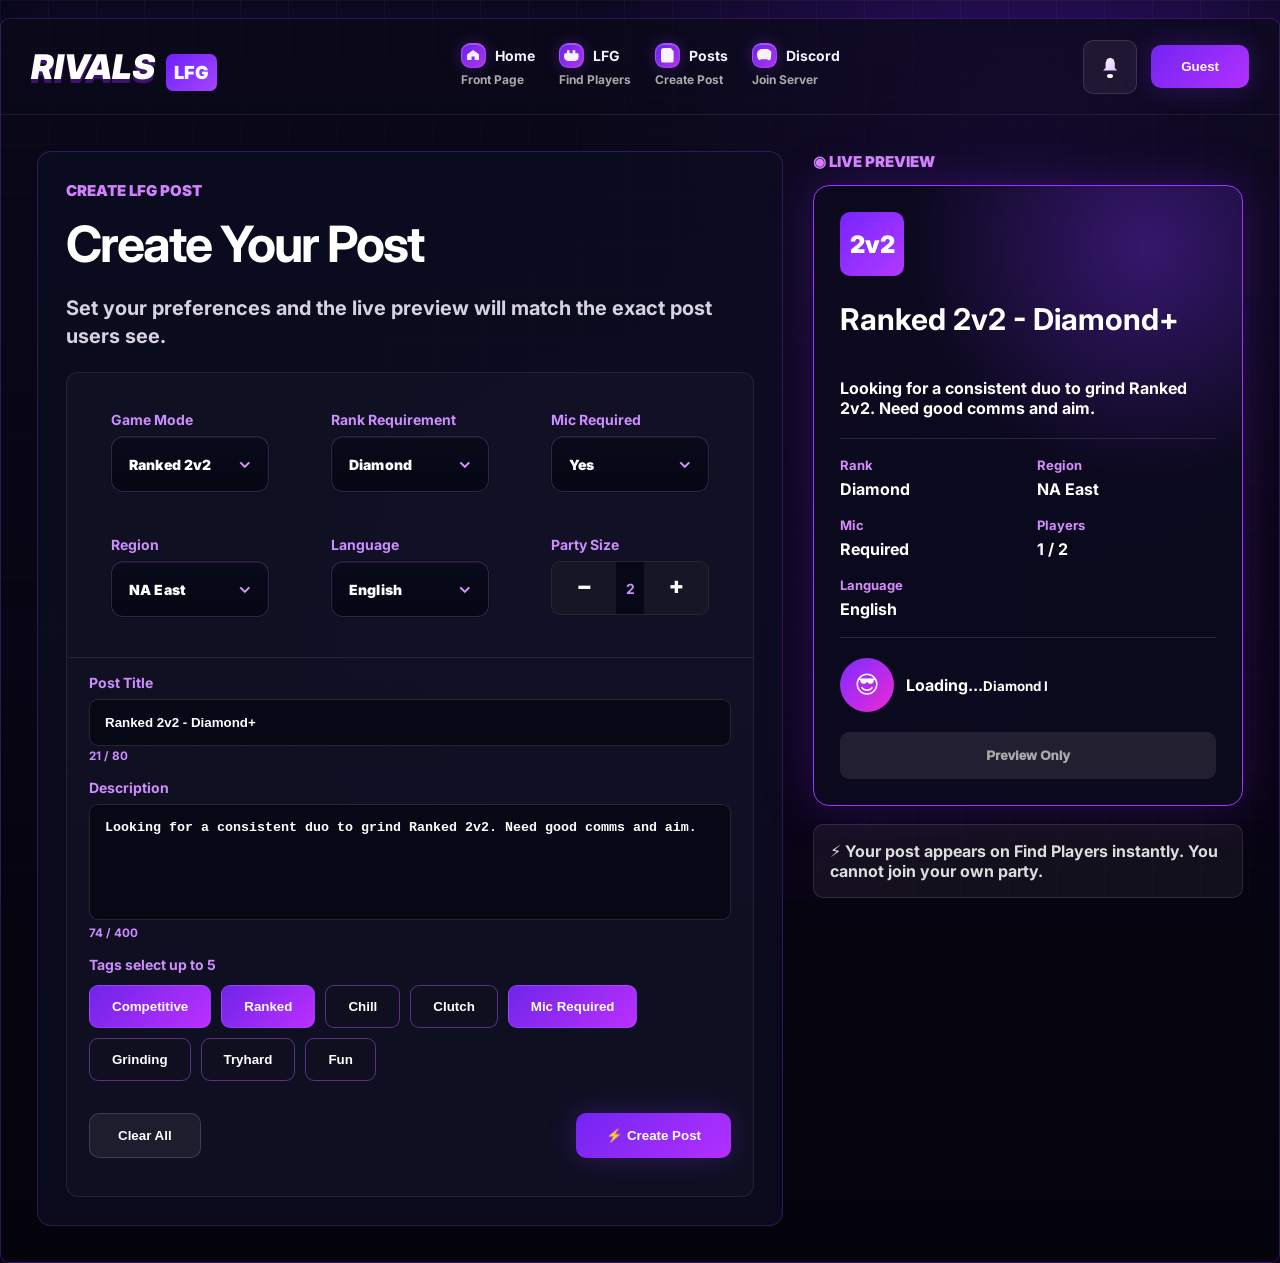
==== commit 13b9270e: "Update create-post.html" ====
--- a/create-post.html
+++ b/create-post.html
@@ -1 +1 @@
-<!doctype html><html lang="en"><head><meta charset="utf-8"><meta name="viewport" content="width=device-width,initial-scale=1"><title>Rivals LFG</title><link href="https://fonts.googleapis.com/css2?family=Inter:wght@400;600;700;800;900&display=swap" rel="stylesheet"><link rel="stylesheet" href="static/css/style.css"></head><body><div class="site"><nav class="nav"><a class="logo" href="index.html">RIVALS <span>LFG</span></a><div class="navlinks"><a class="navitem" data-nav="home" href="index.html"><b><span class="nav-ico ico-home"></span> Home</b><small>Front Page</small></a><a class="navitem" data-nav="lfg" href="find-players.html"><b><span class="nav-ico ico-lfg"></span> LFG</b><small>Find Players</small></a><a class="navitem" data-nav="posts" href="create-post.html"><b><span class="nav-ico ico-posts"></span> Posts</b><small>Create Post</small></a><a class="navitem" target="_blank" href="https://discord.com"><b><span class="nav-ico ico-discord"></span> Discord</b><small>Join Server</small></a></div><div class="navright"><button id="bell" class="bell" type="button"><i class="bell-icon"></i></button><div class="profile"><button id="profileBtn" class="loginbtn" type="button">Loading...</button><div class="profilemenu"><strong id="profileName">Loading...</strong><small id="profileMeta">Session loading</small><a href="#" id="profileParties">My Parties via Bell</a><a href="#" id="resetSession">Reset Session</a></div></div></div></nav><div id="notifyPanel" class="notify-panel"><div class="notify-head"><b>Notifications & My Parties</b><button id="closeNotify" type="button">×</button></div><div id="notifyContent" class="notify-content"></div></div><main class="create-layout"><section class="create-form glass"><div class="section-kicker">CREATE LFG POST</div><h1>Create Your Post</h1><p>Set your preferences and the live preview will match the exact post users see.</p><div class="form-card"><div class="grid3"><label>Game Mode<div class="fancy-select" data-name="game_mode"><button type="button" data-value="Ranked 2v2" class="selected">Ranked 2v2</button><button type="button" data-value="Ranked 3v3" class="">Ranked 3v3</button><button type="button" data-value="Casual 2v2" class="">Casual 2v2</button><button type="button" data-value="Casual 3v3" class="">Casual 3v3</button><button type="button" data-value="1v1 Box Fights" class="">1v1 Box Fights</button><button type="button" data-value="5v5 Scrims" class="">5v5 Scrims</button></div></label><label>Rank Requirement<div class="fancy-select rank-select" data-name="rank_requirement"><button type="button" data-value="Any" class=""><span class="rank-icon tiny rank-fallback">✦</span>Any</button><button type="button" data-value="Unranked" class=""><span class="rank-icon tiny rank-fallback">✦</span>Unranked</button><button type="button" data-value="Bronze" class=""><img class="rank-icon tiny" src="https://static.wikia.nocookie.net/robloxrivals/images/c/c5/BronzeRank.png/revision/latest?cb=20260108191016" alt="Bronze rank icon" loading="lazy">Bronze</button><button type="button" data-value="Silver" class=""><img class="rank-icon tiny" src="https://static.wikia.nocookie.net/robloxrivals/images/f/fa/SilverRank.png/revision/latest?cb=20260108191038" alt="Silver rank icon" loading="lazy">Silver</button><button type="button" data-value="Gold" class=""><img class="rank-icon tiny" src="https://static.wikia.nocookie.net/robloxrivals/images/6/68/GoldRank.png/revision/latest?cb=20260108191052" alt="Gold rank icon" loading="lazy">Gold</button><button type="button" data-value="Platinum" class=""><img class="rank-icon tiny" src="https://static.wikia.nocookie.net/robloxrivals/images/c/c4/PlatinumRank.png/revision/latest?cb=20260108191102" alt="Platinum rank icon" loading="lazy">Platinum</button><button type="button" data-value="Diamond" class="selected"><img class="rank-icon tiny" src="https://static.wikia.nocookie.net/robloxrivals/images/9/9a/DiamondRank.png/revision/latest?cb=20260108191112" alt="Diamond rank icon" loading="lazy">Diamond</button><button type="button" data-value="Onyx" class=""><img class="rank-icon tiny" src="https://static.wikia.nocookie.net/robloxrivals/images/9/9b/OnyxRank.png/revision/latest?cb=20260108191124" alt="Onyx rank icon" loading="lazy">Onyx</button><button type="button" data-value="Nemesis" class=""><img class="rank-icon tiny" src="https://static.wikia.nocookie.net/robloxrivals/images/b/b6/NemisisRank.png/revision/latest/scale-to-width-down/266?cb=20260108191134" alt="Nemesis rank icon" loading="lazy">Nemesis</button><button type="button" data-value="Archnemesis" class=""><img class="rank-icon tiny" src="https://static.wikia.nocookie.net/robloxrivals/images/f/f3/Archnemesis.png/revision/latest/scale-to-width-down/266?cb=20260108191238" alt="Archnemesis rank icon" loading="lazy">Archnemesis</button></div></label><label>Mic Required<div class="fancy-select" data-name="mic_required"><button type="button" data-value="Yes" class="selected">Yes</button><button type="button" data-value="No">No</button></div></label><label>Region<div class="fancy-select" data-name="region"><button type="button" data-value="EU" class="">EU</button><button type="button" data-value="NA East" class="selected">NA East</button><button type="button" data-value="NA West" class="">NA West</button><button type="button" data-value="Asia" class="">Asia</button><button type="button" data-value="Oceania" class="">Oceania</button></div></label><label>Language<div class="fancy-select" data-name="language"><button type="button" data-value="English" class="selected">English</button><button type="button" data-value="Norwegian" class="">Norwegian</button><button type="button" data-value="Dutch" class="">Dutch</button><button type="button" data-value="Spanish" class="">Spanish</button><button type="button" data-value="German" class="">German</button><button type="button" data-value="French" class="">French</button></div></label><label>Party Size<div class="party-size"><button id="minus" type="button">−</button><strong id="sizeVal">2</strong><button id="plus" type="button">+</button></div></label></div><hr><label>Post Title<input id="title" maxlength="80" value="Ranked 2v2 - Diamond+"><small id="titleCount">21 / 80</small></label><label>Description<textarea id="desc" maxlength="400">Looking for a consistent duo to grind Ranked 2v2. Need good comms and aim.</textarea><small id="descCount">74 / 400</small></label><label>Tags select up to 5<div class="tagpick"><button type="button" class="on">Competitive</button><button type="button" class="on">Ranked</button><button type="button" class="">Chill</button><button type="button" class="">Clutch</button><button type="button" class="on">Mic Required</button><button type="button" class="">Grinding</button><button type="button" class="">Tryhard</button><button type="button" class="">Fun</button></div></label><div class="form-actions"><button id="clear" type="button" class="ghost">Clear All</button><button id="createBtn" type="button" class="primary">⚡ Create Post</button></div><p id="formError" class="error"></p></div></section><aside class="preview-wrap"><div class="section-kicker">◉ LIVE PREVIEW</div><div class="preview-card"><div class="mode-badge" id="pvModeBadge">2v2</div><h2 id="pvTitle">Ranked 2v2 - Diamond+</h2><div id="pvTags" class="pv-tags"></div><p id="pvDesc">Looking for a consistent duo to grind Ranked 2v2. Need good comms and aim.</p><div class="pv-grid"><div><b><span id="pvRankIconWrap"></span> Rank</b><span id="pvRank">Diamond</span></div><div><b>Region</b><span id="pvRegion">NA East</span></div><div><b>Mic</b><span id="pvMic">Required</span></div><div><b>Players</b><span id="pvPlayers">1 / 2</span></div><div><b>Language</b><span id="pvLang">English</span></div></div><div class="hostline"><span class="avatar" id="pvHostAvatar">😎</span><div><b id="pvHostName">Loading...</b><small><span id="pvHostRankIconWrap"></span><span id="pvHostRank">Diamond I</span></small></div></div><button class="disabled">Preview Only</button></div><div class="notice">⚡ Your post appears on Find Players instantly. You cannot join your own party.</div></aside></main></div><script src="static/js/config.js"></script><script src="static/js/common.js"></script><script>window.MODE_LIMITS={"Ranked 2v2":2,"Ranked 3v3":3,"Casual 2v2":2,"Casual 3v3":3,"1v1 Box Fights":2,"5v5 Scrims":5}</script><script src="static/js/create.js"></script></body></html>+<!doctype html><html lang="en"><head><meta charset="utf-8"><meta name="viewport" content="width=device-width,initial-scale=1"><title>Rivals LFG</title><link href="https://fonts.googleapis.com/css2?family=Inter:wght@400;600;700;800;900&display=swap" rel="stylesheet"><link rel="stylesheet" href="static/css/style.css"></head><body><div class="site"><nav class="nav"><a class="logo" href="index.html">RIVALS <span>LFG</span></a><div class="navlinks"><a class="navitem" data-nav="home" href="index.html"><b><span class="nav-ico ico-home"></span> Home</b><small>Front Page</small></a><a class="navitem" data-nav="lfg" href="find-players.html"><b><span class="nav-ico ico-lfg"></span> LFG</b><small>Find Players</small></a><a class="navitem" data-nav="posts" href="create-post.html"><b><span class="nav-ico ico-posts"></span> Posts</b><small>Create Post</small></a><a class="navitem" target="_blank" href="https://discord.com"><b><span class="nav-ico ico-discord"></span> Discord</b><small>Join Server</small></a></div><div class="navright"><button id="bell" class="bell" type="button"><i class="bell-icon"></i></button><div class="profile"><button id="profileBtn" class="loginbtn" type="button">Loading...</button><div class="profilemenu"><strong id="profileName">Loading...</strong><small id="profileMeta">Session loading</small><a href="#" id="profileParties">My Parties via Bell</a><a href="#" id="resetSession">Reset Session</a></div></div></div></nav><div id="notifyPanel" class="notify-panel"><div class="notify-head"><b>Notifications & My Parties</b><button id="closeNotify" type="button">×</button></div><div id="notifyContent" class="notify-content"></div></div><main class="create-layout"><section class="create-form glass"><div class="section-kicker">CREATE LFG POST</div><h1>Create Your Post</h1><p>Set your preferences and the live preview will match the exact post users see.</p><div class="form-card"><div class="grid3"><label>Game Mode<div class="fancy-select" data-name="game_mode"><button type="button" data-value="Ranked 2v2" class="selected">Ranked 2v2</button><button type="button" data-value="Ranked 3v3" class="">Ranked 3v3</button><button type="button" data-value="Casual 2v2" class="">Casual 2v2</button><button type="button" data-value="Casual 3v3" class="">Casual 3v3</button><button type="button" data-value="1v1 Box Fights" class="">1v1 Box Fights</button><button type="button" data-value="5v5 Scrims" class="">5v5 Scrims</button></div></label><label>Rank Requirement<div class="fancy-select rank-select" data-name="rank_requirement"><button type="button" data-value="Any" class=""><span class="rank-icon tiny rank-fallback">✦</span>Any</button><button type="button" data-value="Unranked" class=""><span class="rank-icon tiny rank-fallback">✦</span>Unranked</button><button type="button" data-value="Bronze" class=""><img class="rank-icon tiny" src="https://static.wikia.nocookie.net/robloxrivals/images/c/c5/BronzeRank.png/revision/latest?cb=20260108191016" alt="Bronze rank icon" loading="lazy">Bronze</button><button type="button" data-value="Silver" class=""><img class="rank-icon tiny" src="https://static.wikia.nocookie.net/robloxrivals/images/f/fa/SilverRank.png/revision/latest?cb=20260108191038" alt="Silver rank icon" loading="lazy">Silver</button><button type="button" data-value="Gold" class=""><img class="rank-icon tiny" src="https://static.wikia.nocookie.net/robloxrivals/images/6/68/GoldRank.png/revision/latest?cb=20260108191052" alt="Gold rank icon" loading="lazy">Gold</button><button type="button" data-value="Platinum" class=""><img class="rank-icon tiny" src="https://static.wikia.nocookie.net/robloxrivals/images/c/c4/PlatinumRank.png/revision/latest?cb=20260108191102" alt="Platinum rank icon" loading="lazy">Platinum</button><button type="button" data-value="Diamond" class="selected"><img class="rank-icon tiny" src="https://static.wikia.nocookie.net/robloxrivals/images/9/9a/DiamondRank.png/revision/latest?cb=20260108191112" alt="Diamond rank icon" loading="lazy">Diamond</button><button type="button" data-value="Onyx" class=""><img class="rank-icon tiny" src="https://static.wikia.nocookie.net/robloxrivals/images/9/9b/OnyxRank.png/revision/latest?cb=20260108191124" alt="Onyx rank icon" loading="lazy">Onyx</button><button type="button" data-value="Nemesis" class=""><img class="rank-icon tiny" src="https://static.wikia.nocookie.net/robloxrivals/images/b/b6/NemisisRank.png/revision/latest/scale-to-width-down/266?cb=20260108191134" alt="Nemesis rank icon" loading="lazy">Nemesis</button><button type="button" data-value="Archnemesis" class=""><img class="rank-icon tiny" src="https://static.wikia.nocookie.net/robloxrivals/images/f/f3/Archnemesis.png/revision/latest/scale-to-width-down/266?cb=20260108191238" alt="Archnemesis rank icon" loading="lazy">Archnemesis</button></div></label><label>Mic Required<div class="fancy-select" data-name="mic_required"><button type="button" data-value="Yes" class="selected">Yes</button><button type="button" data-value="No">No</button></div></label><label>Region<div class="fancy-select" data-name="region"><button type="button" data-value="EU" class="">EU</button><button type="button" data-value="NA East" class="selected">NA East</button><button type="button" data-value="NA West" class="">NA West</button><button type="button" data-value="Asia" class="">Asia</button><button type="button" data-value="Oceania" class="">Oceania</button></div></label><label>Language<div class="fancy-select" data-name="language"><button type="button" data-value="English" class="selected">English</button><button type="button" data-value="Norwegian" class="">Norwegian</button><button type="button" data-value="Dutch" class="">Dutch</button><button type="button" data-value="Spanish" class="">Spanish</button><button type="button" data-value="German" class="">German</button><button type="button" data-value="French" class="">French</button></div></label><label>Party Size<div class="party-size"><button id="minus" type="button">−</button><strong id="sizeVal">2</strong><button id="plus" type="button">+</button></div></label></div><hr><label>Post Title<input id="title" maxlength="80" value="Ranked 2v2 - Diamond+"><small id="titleCount">21 / 80</small></label><label>Description<textarea id="desc" maxlength="400">Looking for a consistent duo to grind Ranked 2v2. Need good comms and aim.</textarea><small id="descCount">74 / 400</small></label><label>Tags select up to 5<div class="tagpick"><button type="button" class="on">Competitive</button><button type="button" class="on">Ranked</button><button type="button" class="">Chill</button><button type="button" class="">Clutch</button><button type="button" class="on">Mic Required</button><button type="button" class="">Grinding</button><button type="button" class="">Tryhard</button><button type="button" class="">Fun</button></div></label><div class="form-actions"><button id="clear" type="button" class="ghost">Clear All</button><button id="createBtn" type="button" class="primary">⚡ Create Post</button></div><p id="formError" class="error"></p></div></section><aside class="preview-wrap"><div class="section-kicker">◉ LIVE PREVIEW</div><div class="preview-card"><div class="mode-badge" id="pvModeBadge">2v2</div><h2 id="pvTitle">Ranked 2v2 - Diamond+</h2><div id="pvTags" class="pv-tags"></div><p id="pvDesc">Looking for a consistent duo to grind Ranked 2v2. Need good comms and aim.</p><div class="pv-grid"><div><b><span id="pvRankIconWrap"></span> Rank</b><span id="pvRank">Diamond</span></div><div><b>Region</b><span id="pvRegion">NA East</span></div><div><b>Mic</b><span id="pvMic">Required</span></div><div><b>Players</b><span id="pvPlayers">1 / 2</span></div><div><b>Language</b><span id="pvLang">English</span></div></div><div class="hostline"><span class="avatar" id="pvHostAvatar">😎</span><div><b id="pvHostName">Loading...</b><small><span id="pvHostRankIconWrap"></span><span id="pvHostRank">Diamond I</span></small></div></div><button class="disabled">Preview Only</button></div><div class="notice">⚡ Your post appears on Find Players instantly. You cannot join your own party.</div></aside></main></div><script src="static/js/config.js"></script><script src="static/js/common.js?v=2"></script><script>window.MODE_LIMITS={"Ranked 2v2":2,"Ranked 3v3":3,"Casual 2v2":2,"Casual 3v3":3,"1v1 Box Fights":2,"5v5 Scrims":5}</script><script src="static/js/create.js"></script></body></html>
--- a/static/css/style.css
+++ b/static/css/style.css
@@ -0,0 +1,58 @@
+*{box-sizing:border-box}body{margin:0;background:#05030d;color:#fff;font-family:Inter,system-ui,sans-serif;font-weight:700}body:before{content:"";position:fixed;inset:0;background:radial-gradient(circle at 80% 15%,rgba(122,29,255,.28),transparent 35%),radial-gradient(circle at 50% 70%,rgba(80,0,160,.35),transparent 45%),linear-gradient(180deg,#060713,#080013);z-index:-3}body:after{content:"";position:fixed;inset:0;background-image:linear-gradient(rgba(255,255,255,.035) 1px,transparent 1px),linear-gradient(90deg,rgba(255,255,255,.035) 1px,transparent 1px);background-size:48px 48px;z-index:-2}.site{max-width:1780px;margin:18px auto 0;border:1px solid rgba(158,70,255,.28);border-radius:9px;min-height:calc(100vh - 20px);background:linear-gradient(180deg,rgba(12,10,28,.72),rgba(5,4,12,.65));box-shadow:0 0 80px rgba(111,35,255,.16);overflow:hidden}.nav{height:96px;display:flex;align-items:center;padding:0 30px;border-bottom:1px solid rgba(255,255,255,.08);gap:24px}.logo{font-size:34px;font-style:italic;font-weight:950;color:#fff;text-decoration:none;text-shadow:0 4px 0 #3c1470;white-space:nowrap}.logo span{font-size:18px;background:linear-gradient(135deg,#6e20ff,#a545ff);padding:8px;border-radius:7px;font-style:normal;text-shadow:none;margin-left:5px}.navlinks{display:flex;gap:24px;margin:auto}.navitem{color:#f6f2ff;text-decoration:none;padding:14px 0 18px;position:relative;font-size:14px}.navitem small{display:block;color:#aaa;font-size:12px;margin-top:4px}.navitem.active:after{content:"";position:absolute;left:0;right:0;bottom:0;height:3px;background:#a334ff;box-shadow:0 0 18px #a334ff}.navright{display:flex;align-items:center;gap:14px}.loginbtn,.primary{background:linear-gradient(135deg,#7225f2,#b330ff);color:#fff;border:0;border-radius:10px;padding:14px 30px;text-decoration:none;font-weight:900;cursor:pointer;box-shadow:0 0 28px rgba(136,50,255,.25)}.bell{position:relative;background:rgba(255,255,255,.06);border:1px solid rgba(255,255,255,.12);border-radius:10px;color:#fff;width:54px;height:54px;cursor:pointer}.bell span{position:absolute;right:-7px;top:-7px;background:#ef2347;color:#fff;border-radius:999px;min-width:22px;height:22px;display:grid;place-items:center;font-size:12px}.profile{position:relative}.profilemenu{display:none;position:absolute;right:0;top:58px;background:#111025;border:1px solid rgba(154,70,255,.35);border-radius:12px;padding:16px;width:220px;z-index:20;box-shadow:0 20px 60px rgba(0,0,0,.5)}.profile:hover .profilemenu{display:grid;gap:10px}.profilemenu a{color:#cba6ff;text-decoration:none}.profilemenu small{color:#aaa}.notify-panel{display:none;position:fixed;right:55px;top:95px;width:390px;max-height:600px;overflow:auto;background:#111026;border:1px solid rgba(163,69,255,.45);border-radius:14px;z-index:50;box-shadow:0 30px 80px rgba(0,0,0,.55)}.notify-panel.open{display:block}.notify-head{display:flex;justify-content:space-between;align-items:center;padding:16px;border-bottom:1px solid rgba(255,255,255,.08)}.notify-head button{background:none;border:0;color:#fff;font-size:24px}.notify-content{padding:12px}.notif,.party-link{display:block;color:#fff;text-decoration:none;background:rgba(255,255,255,.045);border:1px solid rgba(255,255,255,.08);border-radius:10px;padding:12px;margin-bottom:10px}.notif.unread{border-color:#ff315c;background:rgba(255,49,92,.12)}.glass{background:rgba(14,14,34,.78);border:1px solid rgba(149,72,255,.25);border-radius:14px}.hero{display:grid;grid-template-columns:1fr 450px;gap:70px;padding:94px 70px 70px;min-height:620px}.badge,.section-kicker{display:inline-block;color:#d481ff;font-weight:950;font-size:15px;margin-bottom:14px}.hero h1{font-size:74px;line-height:.95;margin:15px 0 20px;letter-spacing:-4px}.hero h1 span{display:block;color:#812bff;text-shadow:0 0 25px rgba(143,54,255,.35)}.hero p,.pagehead p,.list-page p,.create-form>p{color:#d6d2df;font-size:20px;line-height:1.4}.hero-actions{display:flex;gap:22px;margin:30px 0}.hero-actions a{width:230px;display:flex;align-items:center;justify-content:center;flex-direction:column}.secondary,.ghost{background:rgba(255,255,255,.06);border:1px solid rgba(255,255,255,.14);color:#fff;border-radius:10px;padding:14px 28px;text-decoration:none;font-weight:900;cursor:pointer}.hero-actions small{color:#ccb5ff}.tags-mini{display:flex;gap:10px}.tags-mini a{color:#eee;border:1px solid rgba(167,85,255,.45);border-radius:7px;padding:8px 18px;text-decoration:none}.home-side{padding-top:30px}.stats,.recent{padding:24px;margin-bottom:28px}.stats h3,.recent h3{color:#c67dff}.stats div{display:grid;grid-template-columns:1fr 1fr 1fr;gap:6px}.stats strong{font-size:24px}.stats span{color:#bbb;font-size:13px}.live{color:#38f588!important;font-size:14px!important}.recent-row{display:grid;gap:4px;padding:14px;background:rgba(255,255,255,.05);border-radius:9px;margin:10px 0;color:#fff;text-decoration:none}.recent-row small{color:#c9c0d8}.how{margin:10px 70px 40px;padding:28px;border:1px solid rgba(255,255,255,.1);border-radius:14px;background:rgba(255,255,255,.035)}.how h2{text-align:center;color:#9e3cff}.how>div{display:grid;grid-template-columns:repeat(3,1fr);gap:20px}.how article{padding:20px;border:1px solid rgba(255,255,255,.1);border-radius:12px;background:rgba(255,255,255,.035)}.how article b{width:48px;height:48px;background:#832aff;border-radius:50%;display:grid;place-items:center;font-size:22px}.create-layout{display:grid;grid-template-columns:minmax(0,1fr) 430px;gap:30px;padding:36px}.create-form{padding:28px}.create-form h1,.list-page h1,.auth-card h1,.pagehead h1{font-size:50px;margin:0 0 10px;letter-spacing:-2px}.form-card{margin-top:22px;border:1px solid rgba(255,255,255,.08);border-radius:12px;overflow:visible;background:rgba(255,255,255,.025)}.grid3{display:grid;grid-template-columns:repeat(3,1fr);gap:18px;padding:22px}.form-card hr{border:0;border-top:1px solid rgba(255,255,255,.08)}label{display:block;color:#ce8dff;font-size:14px;margin:16px 22px 10px;text-transform:none}input,textarea,select{width:100%;margin-top:8px;background:#070816;border:1px solid rgba(255,255,255,.12);color:#fff;border-radius:9px;padding:15px;font-weight:800;outline:none}textarea{height:116px;resize:none}.fancy-select{position:relative;margin-top:8px}.fancy-select:before{content:attr(data-label);display:flex;align-items:center;justify-content:space-between;height:54px;background:#070816;border:1px solid rgba(255,255,255,.12);border-radius:9px;padding:0 16px;color:#fff}.fancy-select:after{content:'⌄';position:absolute;right:16px;top:16px;color:#d58fff}.fancy-select button{display:none}.fancy-select.open{z-index:40}.fancy-select.open:before{border-color:#a43fff;box-shadow:0 0 18px rgba(164,63,255,.25)}.fancy-select.open button{display:block;width:100%;text-align:left;background:#121025;color:#fff;border:0;padding:14px 16px;font-weight:900;cursor:pointer}.fancy-select.open button:hover,.fancy-select.open button.selected{background:#3a1976}.fancy-select.open button:first-of-type{border-radius:10px 10px 0 0;margin-top:8px}.fancy-select.open button:last-of-type{border-radius:0 0 10px 10px}.party-size{height:54px;display:grid;grid-template-columns:64px 1fr 64px;margin-top:8px;border:1px solid rgba(255,255,255,.12);border-radius:9px;overflow:hidden;background:#070816}.party-size button{background:rgba(255,255,255,.06);border:0;color:#fff;font-size:22px;font-weight:950}.party-size strong{display:grid;place-items:center}.tagpick{display:flex;gap:10px;flex-wrap:wrap;margin-top:12px}.tagpick button{padding:13px 22px;border:1px solid rgba(171,91,255,.45);background:#100f20;color:#fff;border-radius:9px;font-weight:900;cursor:pointer}.tagpick button.on{background:linear-gradient(135deg,#6f25e8,#bb2fff)}.form-actions{display:flex;justify-content:space-between;padding:22px}.preview-wrap{position:sticky;top:20px;height:max-content}.preview-card{padding:26px;border:1px solid #a334ff;border-radius:16px;background:radial-gradient(circle at 78% 10%,rgba(134,49,255,.35),transparent 36%),rgba(12,10,31,.86);box-shadow:0 0 50px rgba(139,38,255,.25)}.mode-badge{width:64px;height:64px;background:linear-gradient(135deg,#7625ff,#b23aff);border-radius:10px;display:grid;place-items:center;font-size:24px;font-weight:950}.preview-card h2{font-size:30px}.pv-tags{display:flex;gap:8px;flex-wrap:wrap}.pill{padding:7px 12px;border-radius:7px;background:#50218f;color:#e6d0ff;font-size:13px}.pill.green{background:#167b28}.pv-grid{display:grid;grid-template-columns:1fr 1fr;gap:18px;border-top:1px solid rgba(255,255,255,.12);border-bottom:1px solid rgba(255,255,255,.12);padding:18px 0;margin:20px 0}.pv-grid b{display:block;color:#d68cff;font-size:13px}.pv-grid span{display:block;margin-top:6px}.hostline{display:flex;align-items:center;gap:12px}.avatar{width:54px;height:54px;border-radius:50%;display:grid;place-items:center;background:linear-gradient(135deg,#7b2dff,#ef28d8);font-size:24px;flex:none}.disabled{width:100%;margin-top:20px;padding:16px;border:0;border-radius:9px;background:rgba(255,255,255,.09);color:#aaa;font-weight:950}.notice{margin-top:18px;padding:16px;border:1px solid rgba(255,255,255,.1);border-radius:10px;background:rgba(255,255,255,.05);color:#ddd}.list-page,.party-page,.auth-card,.pagehead{margin:36px;padding:36px}.filters{display:grid;grid-template-columns:1fr repeat(4,180px);gap:12px;margin:25px 0}.posts-list{display:grid;gap:14px}.post-card{display:grid;grid-template-columns:90px 1fr 230px 100px 130px;align-items:center;gap:18px;padding:20px;border:1px solid rgba(255,255,255,.1);border-radius:12px;background:rgba(255,255,255,.04);color:#fff;text-decoration:none}.post-card h3{margin:0 0 8px}.post-card p{font-size:15px;margin:8px 0;color:#d6d1e3}.hostchip{display:flex;align-items:center;gap:10px;background:rgba(255,255,255,.06);padding:10px;border-radius:10px;min-width:0}.hostchip b{overflow:hidden;text-overflow:ellipsis;white-space:nowrap;display:block}.joinstate{justify-self:end}.party-head{display:flex;justify-content:space-between;align-items:start;border-bottom:1px solid rgba(255,255,255,.08);padding-bottom:22px}.party-grid{display:grid;grid-template-columns:1fr 330px;gap:24px;margin-top:24px}.chat-card{border:1px solid rgba(255,255,255,.1);border-radius:13px;background:#080914;overflow:hidden}.chat-log{height:470px;overflow:auto;padding:22px;display:flex;flex-direction:column;gap:12px}.msg{max-width:75%;padding:13px 16px;border-radius:14px;background:#20202d;border:1px solid rgba(255,255,255,.08)}.msg.me{align-self:flex-end;background:linear-gradient(135deg,#5a1bb9,#3b1a75);border-color:#a846ff}.msg b{color:#d68cff}.msg small{display:block;color:#888;margin-top:5px}.chat-input{display:grid;grid-template-columns:1fr 120px;gap:12px;padding:14px;border-top:1px solid rgba(255,255,255,.08)}.members-card{border:1px solid rgba(163,69,255,.4);border-radius:14px;padding:20px;background:rgba(255,255,255,.035)}.member{display:flex;align-items:center;gap:10px;background:rgba(255,255,255,.06);border-radius:10px;padding:10px;margin:10px 0}.member button{margin-left:auto;padding:8px 12px;background:#ef2350;border:0;border-radius:7px;color:#fff;font-weight:900}.linkbtn{display:inline-block}.error{color:#ff5575}.auth-card{max-width:460px;margin:80px auto}.auth-card form{display:grid;gap:10px}.auth-card .primary{width:100%;margin-top:10px}.small{font-size:13px}@media(max-width:1100px){.nav{height:auto;flex-wrap:wrap;padding:20px}.navlinks{order:3;width:100%;justify-content:center;flex-wrap:wrap}.hero,.create-layout,.party-grid{grid-template-columns:1fr}.grid3,.filters{grid-template-columns:1fr}.post-card{grid-template-columns:1fr}.how>div{grid-template-columns:1fr}}
+
+/* FINAL PATCH: premium custom dropdowns + UI popups */
+.fancy-select{position:relative;margin-top:8px;min-height:56px;cursor:pointer;isolation:isolate}
+.fancy-select:before{content:attr(data-label);height:56px;background:linear-gradient(180deg,rgba(9,10,27,.98),rgba(6,7,20,.98));border:1px solid rgba(190,118,255,.24);border-radius:12px;padding:0 48px 0 17px;color:#fff;display:flex;align-items:center;font-weight:900;letter-spacing:-.2px;box-shadow:inset 0 1px 0 rgba(255,255,255,.06),0 0 0 1px rgba(0,0,0,.25);transition:.18s ease}
+.fancy-select:after{content:'⌄';position:absolute;right:17px;top:16px;color:#d796ff;font-size:17px;transition:.2s ease;pointer-events:none}
+.fancy-select:hover:before{border-color:rgba(178,74,255,.8);box-shadow:inset 0 1px 0 rgba(255,255,255,.08),0 0 22px rgba(142,47,255,.22)}
+.fancy-select.open{z-index:200}
+.fancy-select.open:before{border-color:#b54cff;box-shadow:0 0 0 1px rgba(181,76,255,.25),0 0 28px rgba(181,76,255,.32)}
+.fancy-select.open:after{transform:rotate(180deg);color:#fff}
+.fancy-select button{display:none;width:100%;text-align:left;background:rgba(13,13,31,.98);color:#eee;border:0;border-left:1px solid rgba(181,76,255,.35);border-right:1px solid rgba(181,76,255,.35);padding:14px 17px;font-weight:900;cursor:pointer;position:relative;z-index:5;transition:.12s ease}
+.fancy-select.open button{display:block;animation:dropFade .14s ease both}
+.fancy-select.open button:first-of-type{margin-top:8px;border-radius:12px 12px 0 0;border-top:1px solid rgba(181,76,255,.35)}
+.fancy-select.open button:last-of-type{border-radius:0 0 12px 12px;border-bottom:1px solid rgba(181,76,255,.35)}
+.fancy-select button:hover{background:linear-gradient(90deg,rgba(122,38,255,.32),rgba(25,20,48,.98));color:#fff;padding-left:22px}
+.fancy-select button.selected{background:linear-gradient(90deg,rgba(126,39,255,.75),rgba(63,22,126,.55));color:#fff}
+.fancy-select button.selected:before{content:'✓';margin-right:8px;color:#fff}
+@keyframes dropFade{from{opacity:0;transform:translateY(-4px)}to{opacity:1;transform:translateY(0)}}
+select{appearance:none;background-image:linear-gradient(45deg,transparent 50%,#d796ff 50%),linear-gradient(135deg,#d796ff 50%,transparent 50%);background-position:calc(100% - 18px) 19px,calc(100% - 12px) 19px;background-size:6px 6px,6px 6px;background-repeat:no-repeat;border-color:rgba(190,118,255,.24)}
+.bell.has-alert{border-color:#ff315c!important;box-shadow:0 0 24px rgba(255,49,92,.35)!important;color:#fff!important}
+.bell.has-alert span{background:#ff315c!important;color:#fff!important}
+.ui-modal{position:fixed;inset:0;background:rgba(3,2,10,.68);backdrop-filter:blur(12px);display:none;align-items:center;justify-content:center;z-index:9999;padding:22px}
+.ui-modal.open{display:flex;animation:modalFade .14s ease both}
+.ui-modal-card{width:min(440px,100%);position:relative;border:1px solid rgba(180,78,255,.55);border-radius:18px;background:radial-gradient(circle at 80% 0%,rgba(145,54,255,.25),transparent 36%),rgba(12,10,31,.96);box-shadow:0 24px 80px rgba(0,0,0,.55),0 0 45px rgba(145,54,255,.22);padding:30px;text-align:center}
+.ui-modal-x{position:absolute;top:12px;right:14px;background:rgba(255,255,255,.06);border:1px solid rgba(255,255,255,.08);color:#fff;width:34px;height:34px;border-radius:10px;font-size:22px;cursor:pointer}
+.ui-modal-icon{width:62px;height:62px;margin:0 auto 14px;border-radius:18px;background:linear-gradient(135deg,#7026ff,#bb2fff);display:grid;place-items:center;font-size:28px;box-shadow:0 0 28px rgba(145,54,255,.38)}
+.ui-modal-card h3{font-size:26px;margin:0 0 8px;color:#fff}.ui-modal-card p{color:#ded8ea;line-height:1.45;margin:0 0 20px}.ui-modal-actions{display:flex;gap:12px;justify-content:center}.ui-modal-actions button{min-width:130px}
+.danger{border-color:rgba(255,49,92,.45)!important;color:#ff8ca3!important}
+@keyframes modalFade{from{opacity:0}to{opacity:1}}
+
+/* FINAL REQUEST PATCH: polished dropdowns, filter dropdowns, and Rivals rank icons */
+.filters .fancy-select{margin-top:0;min-height:54px}
+.filters .fancy-select:before{height:52px;border-radius:10px;background:linear-gradient(180deg,rgba(9,10,24,.98),rgba(5,6,18,.98));border-color:rgba(190,118,255,.22)}
+.filters .fancy-select.open{z-index:500}
+.fancy-select.open button{box-shadow:inset 0 1px 0 rgba(255,255,255,.035)}
+.fancy-select.open button:first-of-type{margin-top:9px}
+.fancy-select.open button:nth-of-type(n+9){display:block}
+.fancy-select.open{filter:drop-shadow(0 18px 38px rgba(0,0,0,.45))}
+.fancy-select.open button{background:linear-gradient(180deg,rgba(17,16,39,.98),rgba(11,10,27,.98));border-left:1px solid rgba(181,76,255,.35);border-right:1px solid rgba(181,76,255,.35)}
+.fancy-select.open button.selected{background:linear-gradient(90deg,rgba(130,40,255,.92),rgba(96,34,185,.52));}
+.fancy-select.open button:hover{background:linear-gradient(90deg,rgba(163,58,255,.42),rgba(24,20,52,.98));}
+.fancy-select.open button:nth-of-type(8) ~ button{max-height:none}
+.fancy-select.open button:first-of-type:nth-last-of-type(n+9),.fancy-select.open button:first-of-type:nth-last-of-type(n+9) ~ button{font-size:13px;padding-top:12px;padding-bottom:12px}
+.rank-icon{width:28px;height:28px;object-fit:contain;vertical-align:middle;filter:drop-shadow(0 0 8px rgba(150,88,255,.32));margin-right:7px}.rank-icon.inline{width:22px;height:22px;margin-right:5px}.rank-icon.tiny{width:20px;height:20px;margin-right:6px}.rank-icon.micro{width:16px;height:16px;margin-right:4px}.rank-fallback{display:inline-grid;place-items:center;border-radius:6px;background:linear-gradient(135deg,#6b23ff,#c13cff);color:#fff}.rank-pill{display:inline-flex;align-items:center;gap:2px}.hostchip small{display:flex;align-items:center;gap:2px;min-width:0;color:#bfb8cf}.pv-grid b{display:flex;align-items:center}.pv-grid b .rank-icon{margin-right:5px}.filter-select button{max-height:44px}.filter-select.open{max-height:none}.filter-select.open:has(button:nth-of-type(9)) button{padding-top:11px;padding-bottom:11px}
+
+/* CREATE PAGE DROPDOWN HITBOX PATCH: whole closed button opens menu */
+.fancy-select{display:block;width:100%;}
+.fancy-select:before{box-sizing:border-box;width:100%;pointer-events:none;}
+.fancy-select .select-hitarea{position:absolute;left:0;right:0;top:0;height:56px;z-index:4;border-radius:12px;cursor:pointer;background:transparent;}
+.fancy-select.open .select-hitarea{display:none;}
+.filters .fancy-select .select-hitarea{height:52px;}
+
+
+/* FINAL POLISH PATCH: custom header icons, cleaner create-post selectors, rank icons */
+.navitem b{display:flex;align-items:center;gap:9px;white-space:nowrap}.nav-ico{width:25px;height:25px;border-radius:9px;display:inline-grid;place-items:center;position:relative;flex:0 0 auto;background:linear-gradient(135deg,rgba(111,35,255,.95),rgba(196,58,255,.9));box-shadow:0 0 16px rgba(159,64,255,.28),inset 0 1px 0 rgba(255,255,255,.24);border:1px solid rgba(255,255,255,.16)}.nav-ico:before{content:"";display:block;background:#fff;opacity:.94}.ico-home:before{width:12px;height:10px;clip-path:polygon(50% 0,100% 45%,100% 100%,63% 100%,63% 65%,37% 65%,37% 100%,0 100%,0 45%)}.ico-lfg:before{width:15px;height:12px;border-radius:8px 8px 5px 5px;clip-path:polygon(0 35%,22% 35%,22% 10%,40% 10%,40% 35%,60% 35%,60% 10%,78% 10%,78% 35%,100% 35%,100% 100%,0 100%)}.ico-posts:before{width:13px;height:15px;border-radius:3px;clip-path:polygon(0 0,75% 0,100% 25%,100% 100%,0 100%)}.ico-rank:before{width:15px;height:15px;clip-path:polygon(50% 0,62% 34%,98% 35%,69% 56%,80% 92%,50% 70%,20% 92%,31% 56%,2% 35%,38% 34%)}.ico-discord:before{width:15px;height:12px;border-radius:5px;clip-path:polygon(0 18%,25% 0,75% 0,100% 18%,92% 100%,68% 85%,32% 85%,8% 100%)}.bell{display:grid;place-items:center}.bell-icon{width:22px;height:22px;display:block;position:relative}.bell-icon:before{content:"";position:absolute;left:4px;right:4px;top:2px;height:15px;background:linear-gradient(135deg,#fff,#d9b7ff);clip-path:polygon(50% 0,74% 12%,83% 36%,83% 70%,100% 86%,0 86%,17% 70%,17% 36%,26% 12%);filter:drop-shadow(0 0 9px rgba(191,107,255,.4))}.bell-icon:after{content:"";position:absolute;left:8px;bottom:0;width:6px;height:4px;border-radius:50%;background:#fff}.rank-select.open button{display:flex!important;align-items:center;gap:9px}.rank-select.open button .rank-icon{flex:0 0 auto;margin-right:3px}.rank-select .select-hitarea{height:56px}.create-form .fancy-select button{line-height:1.2}.create-form .fancy-select.open button{min-height:46px}.create-form .fancy-select:before{font-weight:900;letter-spacing:.01em}.create-form label .fancy-select[data-name="language"]:before,.create-form label .fancy-select[data-name="region"]:before,.create-form label .fancy-select[data-name="mic_required"]:before{content:attr(data-label)}
+
+/* LEADERBOARD PAGE PATCH */
+.rankings-page{padding:36px}.rankings-hero{display:flex;justify-content:space-between;align-items:center;gap:24px;padding:34px;margin-bottom:24px;background:radial-gradient(circle at 80% 20%,rgba(150,55,255,.22),transparent 35%),rgba(14,14,34,.78)}.rankings-hero h1{font-size:56px;line-height:.95;margin:8px 0 12px;letter-spacing:-2px}.rankings-hero p{color:#d6d2df;font-size:17px;line-height:1.45;max-width:720px}.leader-stat-card{min-width:210px;padding:24px;border:1px solid rgba(181,76,255,.35);border-radius:16px;background:linear-gradient(180deg,rgba(15,14,38,.92),rgba(8,8,22,.86));box-shadow:0 0 34px rgba(128,43,255,.16)}.leader-stat-card small{color:#c98cff;display:block;margin-bottom:8px}.leader-stat-card strong{font-size:44px;display:block}.leader-stat-card span{color:#aaa;font-size:13px}.leaderboard-shell{padding:26px}.leaderboard-head{display:flex;justify-content:space-between;gap:20px;align-items:center;margin-bottom:20px}.leaderboard-head h2{font-size:32px;margin:0 0 6px}.leaderboard-head p{color:#aaa;margin:0}.leaderboard-search-wrap{width:min(420px,100%)}.leaderboard-search-wrap input{margin:0;height:52px;border-color:rgba(181,76,255,.28);box-shadow:inset 0 1px 0 rgba(255,255,255,.04)}.leaderboard-tabs{display:flex;gap:10px;flex-wrap:wrap;margin:0 0 20px}.leader-tab{display:inline-flex;align-items:center;justify-content:center;min-height:42px;padding:0 18px;border-radius:12px;border:1px solid rgba(255,255,255,.1);background:rgba(255,255,255,.045);color:#d8d0e7;text-decoration:none;font-weight:900;transition:.16s ease}.leader-tab:hover{border-color:rgba(181,76,255,.45);transform:translateY(-1px);box-shadow:0 0 20px rgba(130,40,255,.14)}.leader-tab.active{background:linear-gradient(135deg,rgba(111,34,255,.65),rgba(196,60,255,.45));border-color:rgba(210,140,255,.55);color:#fff;box-shadow:0 0 24px rgba(145,60,255,.24)}.leaderboard-table{display:grid;gap:10px}.leader-row{display:grid;grid-template-columns:90px minmax(220px,1fr) 220px 160px 130px;align-items:center;gap:14px;padding:15px 18px;border:1px solid rgba(255,255,255,.08);border-radius:13px;background:rgba(255,255,255,.04);transition:.16s ease}.leader-row:not(.leader-header):hover{transform:translateY(-1px);border-color:rgba(181,76,255,.45);box-shadow:0 12px 28px rgba(0,0,0,.18),0 0 24px rgba(130,40,255,.12)}.leader-header{background:rgba(123,43,255,.18);border-color:rgba(181,76,255,.22);color:#c98cff;text-transform:uppercase;font-size:12px;letter-spacing:.08em}.leader-place{font-size:18px;color:#bdb5cc}.leader-place.first{color:#ffd36b;text-shadow:0 0 12px rgba(255,211,107,.28)}.leader-place.second{color:#d9e2ff}.leader-place.third{color:#ffb47c}.leader-player{display:flex;align-items:center;gap:12px}.leader-avatar{width:42px;height:42px;border-radius:12px;display:grid;place-items:center;background:linear-gradient(135deg,#6f22ff,#c43cff);box-shadow:0 0 18px rgba(161,64,255,.22)}.leader-rank{display:flex;align-items:center;color:#e8def5}.leader-region{color:#c9c4d4}.leader-wins{font-size:20px;color:#fff;text-align:right}.empty-leaderboard{text-align:center;padding:50px;border:1px dashed rgba(255,255,255,.16);border-radius:14px;color:#c9c4d4}@media(max-width:900px){.rankings-page{padding:20px}.rankings-hero,.leaderboard-head{display:block}.leader-stat-card{margin-top:18px}.leader-row{grid-template-columns:1fr;gap:7px}.leader-header{display:none}.leader-wins{text-align:left}}
